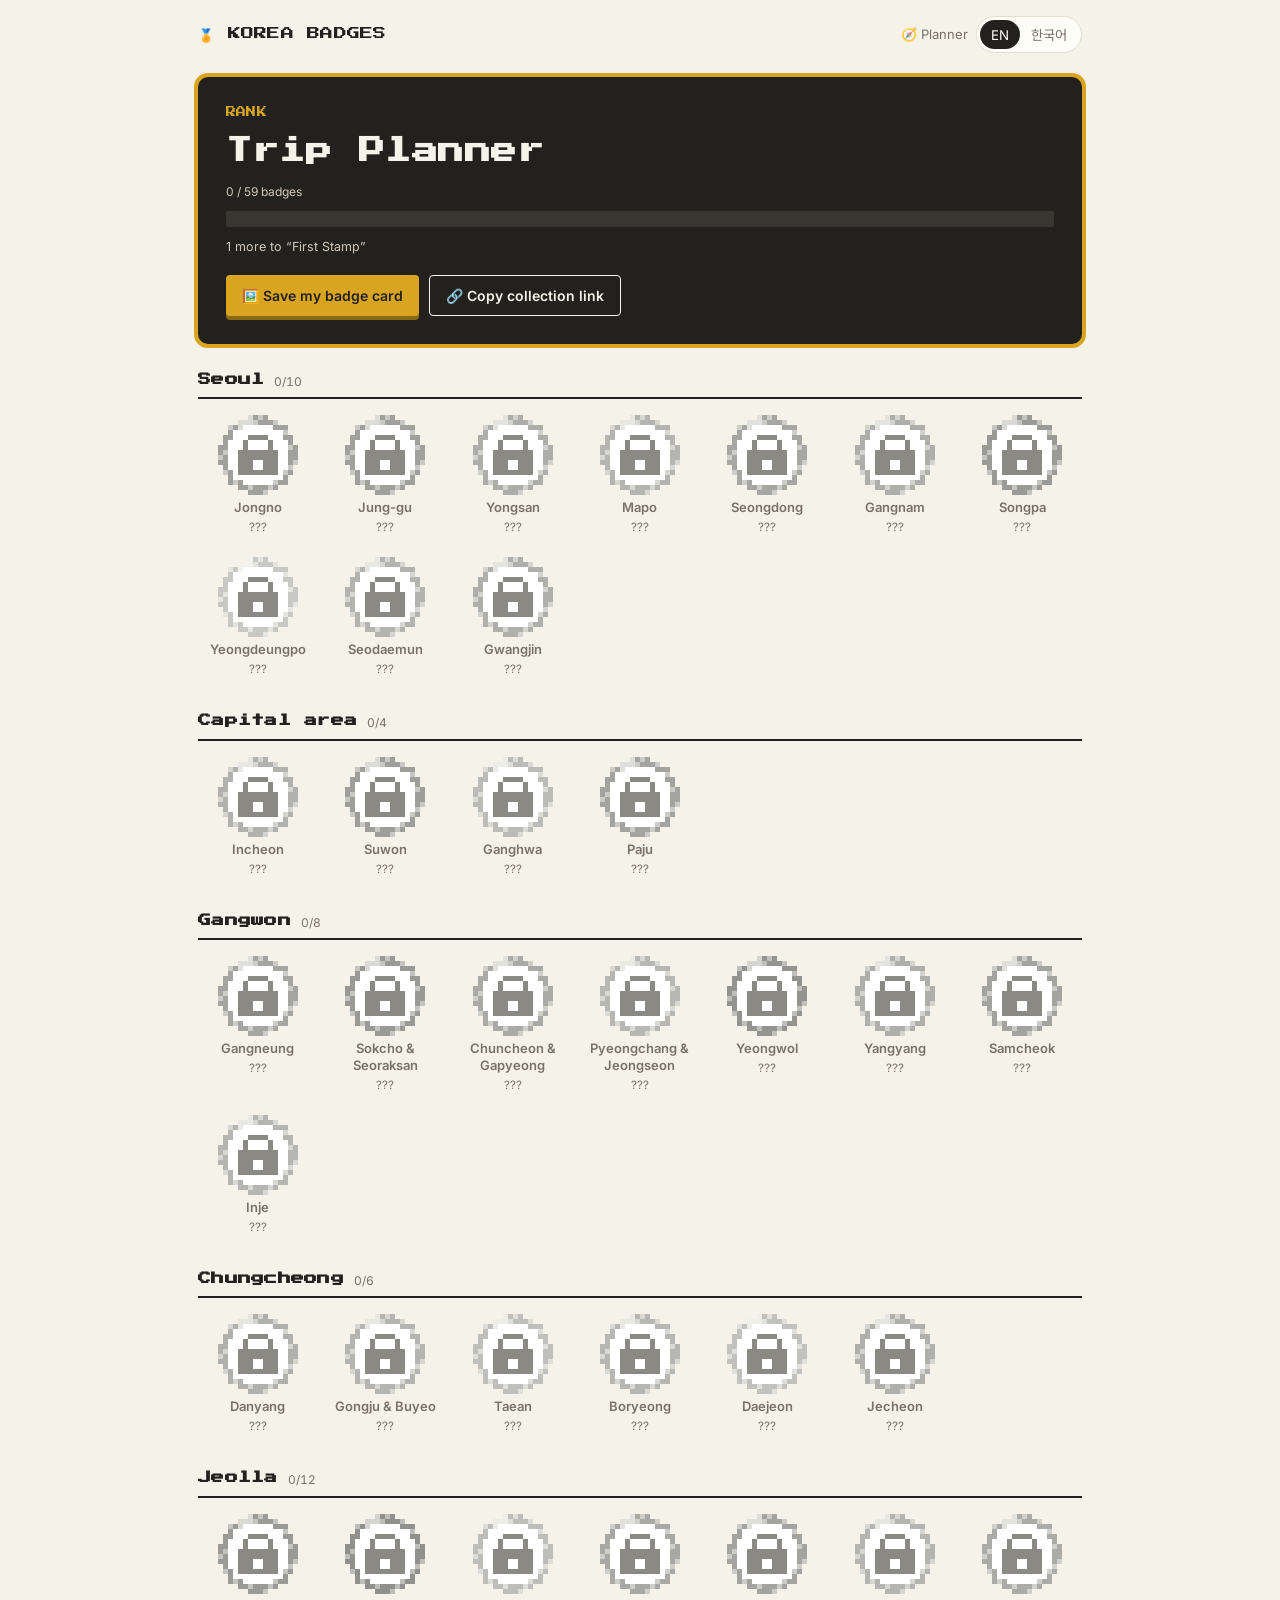
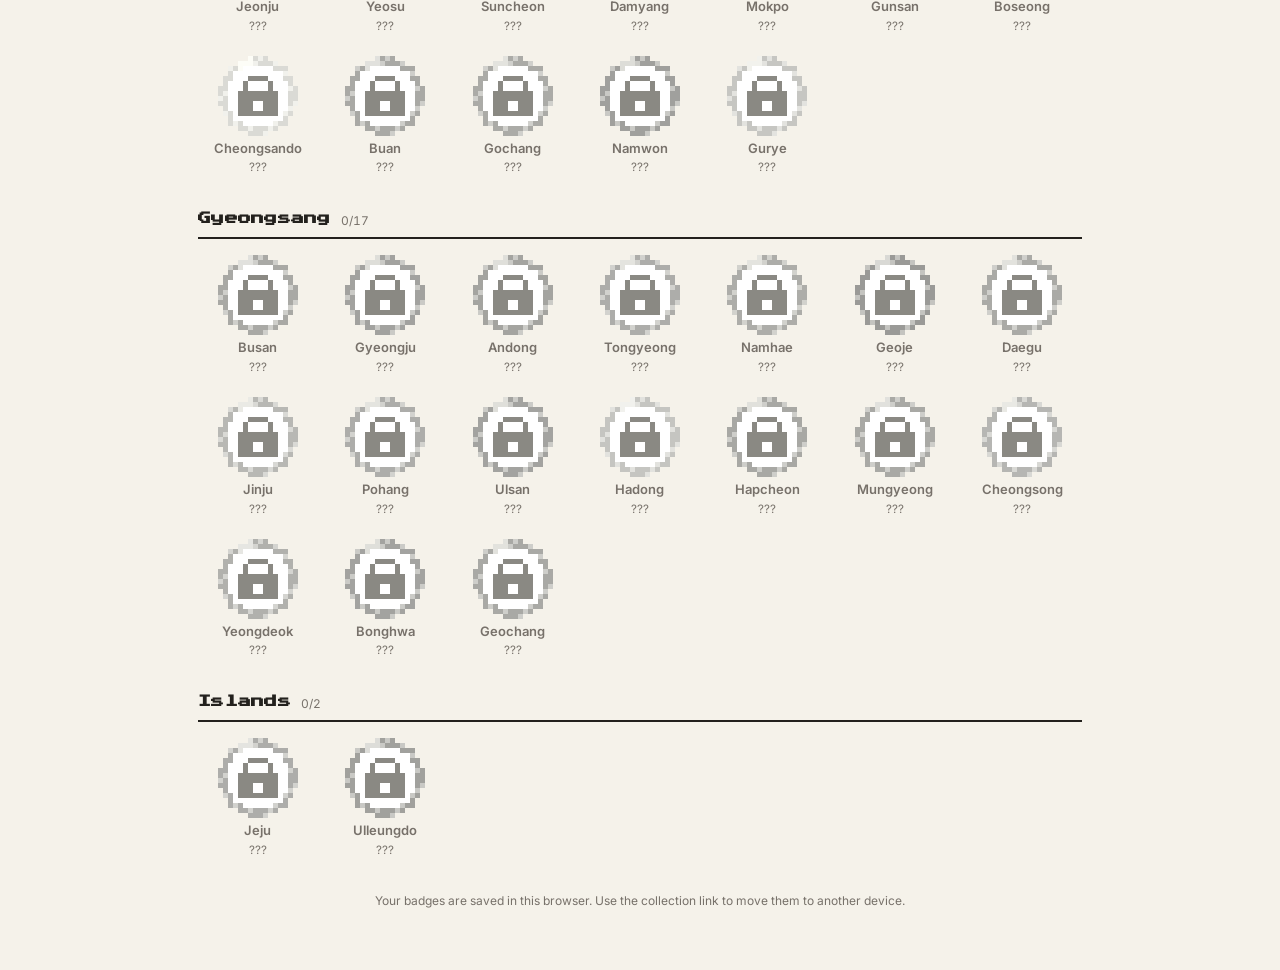
==== badges/index.html @ d9a1ce05 "Add Korea Badges: 59 pixel badges with ranks and share card - Seoul's 10 districts + 49 destinations" ====
<!DOCTYPE html>
<html lang="ko">
<head>
<meta charset="UTF-8">
<meta name="viewport" content="width=device-width, initial-scale=1.0">
<title>Korea Badges — collect all 59</title>
<meta name="description" content="Collect pixel badges for 59 places in Korea. Track where you've been and share your map.">
<meta property="og:title" content="Korea Badges — collect all 59">
<meta property="og:description" content="Pixel badges for Seoul's 10 districts and 49 destinations across Korea.">
<link rel="icon" href="data:image/svg+xml,<svg xmlns='http://www.w3.org/2000/svg' viewBox='0 0 100 100'><text y='.9em' font-size='90'>🏅</text></svg>">
<link rel="preconnect" href="https://fonts.googleapis.com">
<link rel="preconnect" href="https://fonts.gstatic.com" crossorigin>
<link href="https://fonts.googleapis.com/css2?family=Press+Start+2P&family=Noto+Sans+KR:wght@400;500;700&family=Inter:wght@400;500;600&display=swap" rel="stylesheet">
<style>
  :root { --bg:#f5f2ea; --card:#fffdf8; --ink:#23211d; --muted:#77716a; --line:#e3ddd1; --accent:#c0392b; --gold:#d9a521; --ok:#2f7a4b; }
  * { box-sizing: border-box; }
  html, body { margin: 0; }
  body { font-family: "Inter", "Noto Sans KR", system-ui, sans-serif; background: var(--bg); color: var(--ink); line-height: 1.55; }
  html[lang="ko"] body { word-break: keep-all; }
  .wrap { max-width: 920px; margin: 0 auto; padding: 0 18px 60px; }
  .pixel { font-family: "Press Start 2P", "Noto Sans KR", monospace; letter-spacing: .02em; }
  header.top { display: flex; justify-content: space-between; align-items: center; padding: 16px 0; gap: 10px; }
  .logo { font-size: 13px; text-decoration: none; color: inherit; display: flex; gap: 8px; align-items: center; }
  .top-right { display: flex; gap: 8px; align-items: center; }
  .top-right a { font-size: 13px; color: var(--muted); text-decoration: none; }
  .lang { display: flex; background: var(--card); border: 1px solid var(--line); border-radius: 99px; padding: 3px; }
  .lang button { border: 0; background: none; padding: 5px 11px; border-radius: 99px; cursor: pointer; font: 500 12.5px inherit; color: var(--muted); font-family: inherit; }
  .lang button.on { background: var(--ink); color: #fff; }

  .hero { background: #23211d; color: #f5f2ea; border-radius: 6px; padding: 24px; box-shadow: 0 0 0 4px #23211d, 0 0 0 8px var(--gold); margin: 12px 4px 30px; }
  .hero .label { font-size: 10px; color: var(--gold); }
  .hero h1 { font-size: clamp(18px, 4.4vw, 26px); margin: 12px 0 14px; line-height: 1.4; }
  .count { font-size: 12px; color: #cfc8ba; margin-bottom: 10px; }
  .bar { height: 16px; background: #3a3732; border-radius: 2px; overflow: hidden; display: flex; }
  .bar span { display: block; height: 100%; background: repeating-linear-gradient(90deg, var(--gold) 0 10px, #e9bd45 10px 12px); transition: width .5s steps(12); }
  .next { font-size: 12.5px; color: #cfc8ba; margin-top: 10px; }
  .hero .row { margin-top: 18px; }
  .row { display: flex; flex-wrap: wrap; gap: 10px; }
  .btn { appearance: none; border: 0; cursor: pointer; font: 600 14px "Inter", "Noto Sans KR", sans-serif; padding: 11px 16px; border-radius: 4px; background: var(--accent); color: #fff; box-shadow: 0 4px 0 #7a2216; transition: transform .08s, box-shadow .08s; }
  .btn:active { transform: translateY(3px); box-shadow: 0 1px 0 #7a2216; }
  .btn.gold { background: var(--gold); color: #23211d; box-shadow: 0 4px 0 #8a6a12; }
  .btn.ghost { background: transparent; color: inherit; border: 1.5px solid currentColor; box-shadow: none; }
  .btn.ok { background: var(--ok); box-shadow: 0 4px 0 #1d4e30; }

  .viewing { background: #fff6dc; border: 2px dashed var(--gold); border-radius: 6px; padding: 12px 14px; margin-bottom: 18px; font-size: 14px; display: flex; flex-wrap: wrap; gap: 10px; align-items: center; justify-content: space-between; }

  section.region { margin-bottom: 30px; }
  .rhead { display: flex; align-items: baseline; gap: 10px; margin-bottom: 12px; border-bottom: 2px solid var(--ink); padding-bottom: 6px; }
  .rhead h2 { font-size: 13px; margin: 0; }
  .rhead .rc { font-size: 12px; color: var(--muted); font-variant-numeric: tabular-nums; }
  .rhead .done { font-size: 9px; background: var(--gold); color: #23211d; padding: 4px 6px; border-radius: 2px; }
  .grid { display: grid; grid-template-columns: repeat(auto-fill, minmax(104px, 1fr)); gap: 14px 8px; }
  .badge { background: none; border: 0; padding: 4px 2px; cursor: pointer; display: flex; flex-direction: column; align-items: center; gap: 4px; font: inherit; color: inherit; border-radius: 6px; }
  .badge:hover { background: rgba(0,0,0,.04); }
  .badge:focus-visible { outline: 2px solid var(--accent); }
  .badge canvas { width: 80px; height: 80px; image-rendering: pixelated; }
  .badge .bn { font-size: 13px; font-weight: 600; text-align: center; line-height: 1.3; }
  .badge .bt { font-size: 11.5px; color: var(--muted); text-align: center; line-height: 1.3; }
  .badge.locked .bn { color: var(--muted); }
  .badge.pop canvas { animation: pop .45s steps(6); }
  @keyframes pop { 0% { transform: scale(.6) rotate(-8deg); } 50% { transform: scale(1.25) rotate(4deg); } 100% { transform: scale(1); } }

  dialog { border: 0; padding: 0; border-radius: 8px; width: min(420px, 92vw); background: var(--card); color: var(--ink); box-shadow: 0 0 0 4px var(--ink), 0 20px 60px rgba(0,0,0,.35); }
  dialog::backdrop { background: rgba(35,33,29,.55); }
  .sheet { padding: 22px; text-align: center; }
  .sheet canvas { width: 160px; height: 160px; image-rendering: pixelated; }
  .sheet .stitle { font-size: 13px; margin: 12px 0 6px; line-height: 1.5; }
  .sheet .splace { font-size: 18px; font-weight: 700; margin: 0; }
  .sheet .sdo { font-size: 14px; color: #4d4943; margin: 10px 0 16px; text-align: left; background: #f3efe6; padding: 10px 12px; border-radius: 4px; }
  .sheet .sdo b { display: block; font-size: 12px; color: var(--muted); margin-bottom: 2px; }
  .sheet .when { font-size: 12.5px; color: var(--ok); margin: -6px 0 12px; }
  .sheet .links { display: flex; justify-content: center; gap: 14px; margin-top: 14px; font-size: 13px; }
  .sheet .links a { color: var(--accent); }
  .sheet .close { position: absolute; top: 8px; right: 10px; background: none; border: 0; font-size: 20px; cursor: pointer; color: var(--muted); }

  .toast { position: fixed; left: 50%; top: 18px; transform: translateX(-50%) translateY(-30px); background: #23211d; color: #fff; padding: 12px 16px; border-radius: 4px; box-shadow: 0 0 0 3px var(--gold); font-size: 13.5px; opacity: 0; transition: all .25s; pointer-events: none; z-index: 20; text-align: center; }
  .toast.show { opacity: 1; transform: translateX(-50%) translateY(0); }
  .toast .pixel { font-size: 10px; color: var(--gold); display: block; margin-bottom: 4px; }
  footer { text-align: center; font-size: 12px; color: var(--muted); margin-top: 30px; }
  .hidden { display: none !important; }
</style>
</head>
<body>
<div class="wrap">
  <header class="top">
    <a class="logo pixel" href="./">🏅 KOREA BADGES</a>
    <div class="top-right">
      <a href="../" id="plannerLink">🧭 Planner</a>
      <div class="lang"><button data-l="en">EN</button><button data-l="ko">한국어</button></div>
    </div>
  </header>

  <div id="viewing" class="viewing hidden"></div>

  <section class="hero">
    <div class="label pixel" id="rankLabel">RANK</div>
    <h1 class="pixel" id="rankName"></h1>
    <div class="count" id="count"></div>
    <div class="bar"><span id="bar" style="width:0"></span></div>
    <div class="next" id="next"></div>
    <div class="row">
      <button class="btn gold" id="saveImg"></button>
      <button class="btn ghost" id="copyLink"></button>
    </div>
  </section>

  <main id="regions"></main>
  <footer id="footer"></footer>
</div>

<dialog id="sheet"><div class="sheet" id="sheetBody" style="position:relative"></div></dialog>
<div class="toast" id="toast"></div>

<script src="icons.js"></script>
<script src="data.js"></script>
<script src="render.js"></script>
<script src="app.js"></script>
</body>
</html>
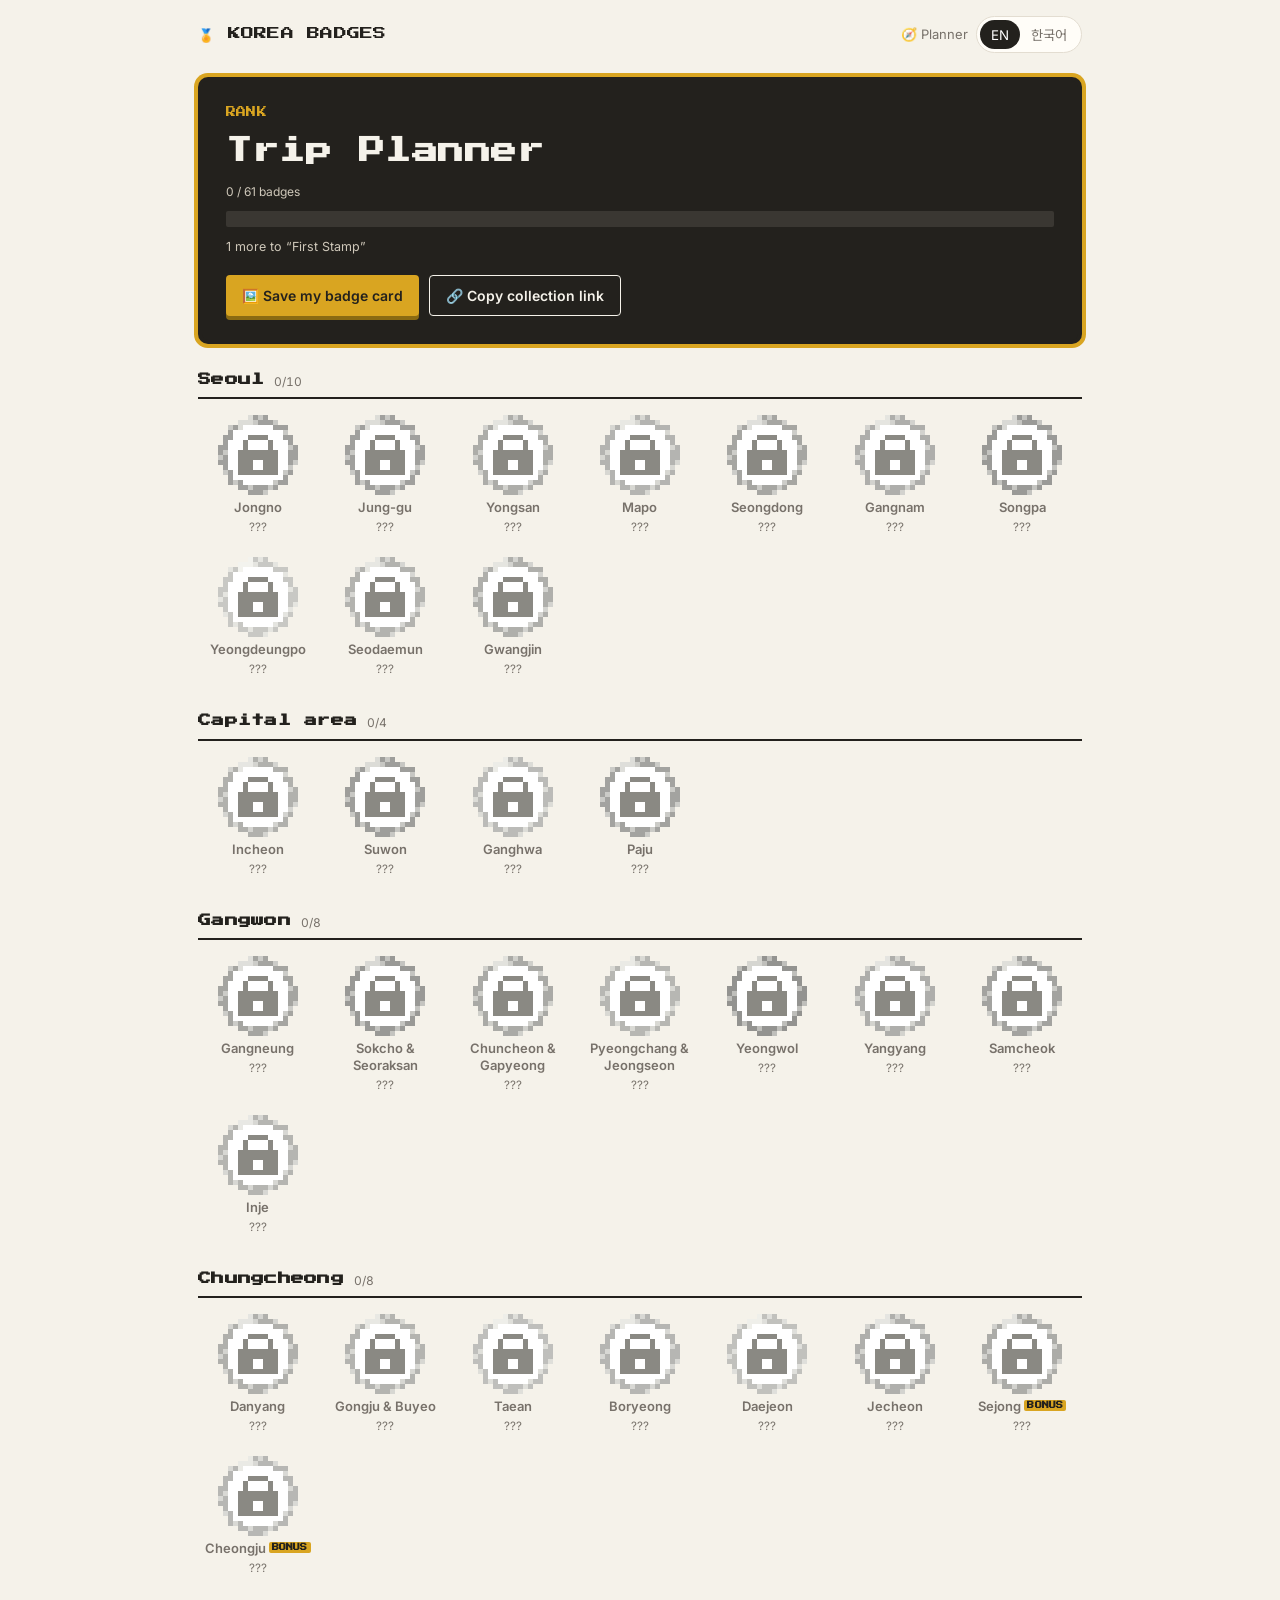
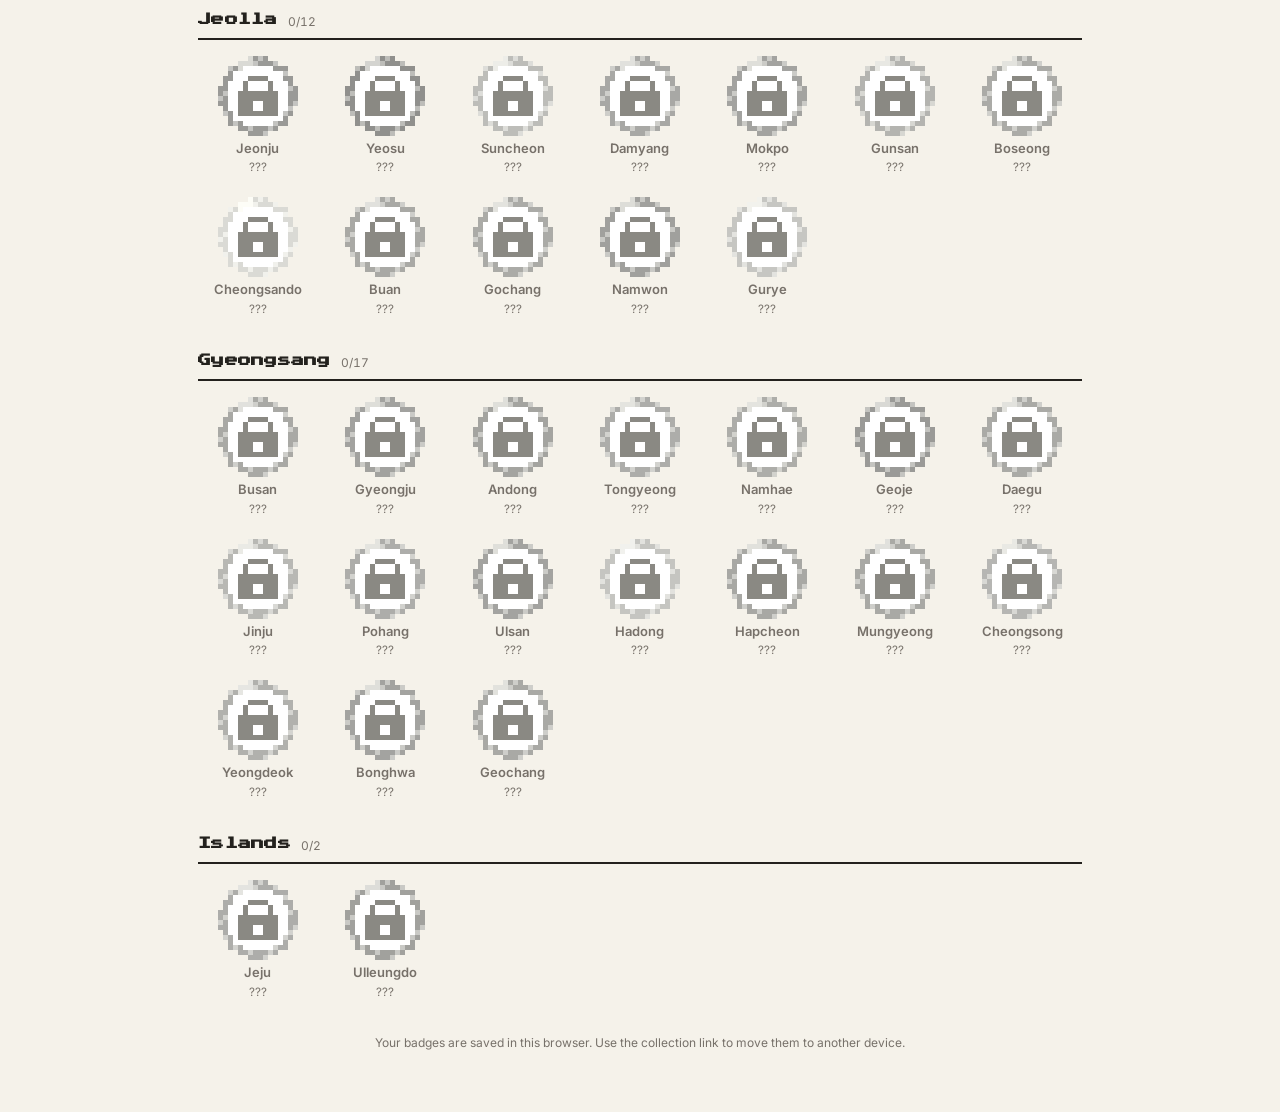
==== commit ad69c008: "Badges: add Sejong and Cheongju bonus badges, planner-coming-soon note Co-Authored-By: Claude Opus 5" ====
--- a/badges/index.html
+++ b/badges/index.html
@@ -3,10 +3,10 @@
 <head>
 <meta charset="UTF-8">
 <meta name="viewport" content="width=device-width, initial-scale=1.0">
-<title>Korea Badges — collect all 59</title>
-<meta name="description" content="Collect pixel badges for 59 places in Korea. Track where you've been and share your map.">
-<meta property="og:title" content="Korea Badges — collect all 59">
-<meta property="og:description" content="Pixel badges for Seoul's 10 districts and 49 destinations across Korea.">
+<title>Korea Badges — collect them all</title>
+<meta name="description" content="Collect pixel badges for 61 places in Korea. Track where you've been and share your map.">
+<meta property="og:title" content="Korea Badges — collect them all">
+<meta property="og:description" content="Pixel badges for Seoul's 10 districts and 51 destinations across Korea.">
 <link rel="icon" href="data:image/svg+xml,<svg xmlns='http://www.w3.org/2000/svg' viewBox='0 0 100 100'><text y='.9em' font-size='90'>🏅</text></svg>">
 <link rel="preconnect" href="https://fonts.googleapis.com">
 <link rel="preconnect" href="https://fonts.gstatic.com" crossorigin>
@@ -60,6 +60,8 @@
   .badge.pop canvas { animation: pop .45s steps(6); }
   @keyframes pop { 0% { transform: scale(.6) rotate(-8deg); } 50% { transform: scale(1.25) rotate(4deg); } 100% { transform: scale(1); } }
 
+  .bonus { font-size: 7px; background: var(--gold); color: #23211d; padding: 2px 3px; border-radius: 2px; vertical-align: 2px; }
+  .sheet .soon { font-size: 12.5px; color: var(--muted); margin: 12px 0 0; }
   dialog { border: 0; padding: 0; border-radius: 8px; width: min(420px, 92vw); background: var(--card); color: var(--ink); box-shadow: 0 0 0 4px var(--ink), 0 20px 60px rgba(0,0,0,.35); }
   dialog::backdrop { background: rgba(35,33,29,.55); }
   .sheet { padding: 22px; text-align: center; }
